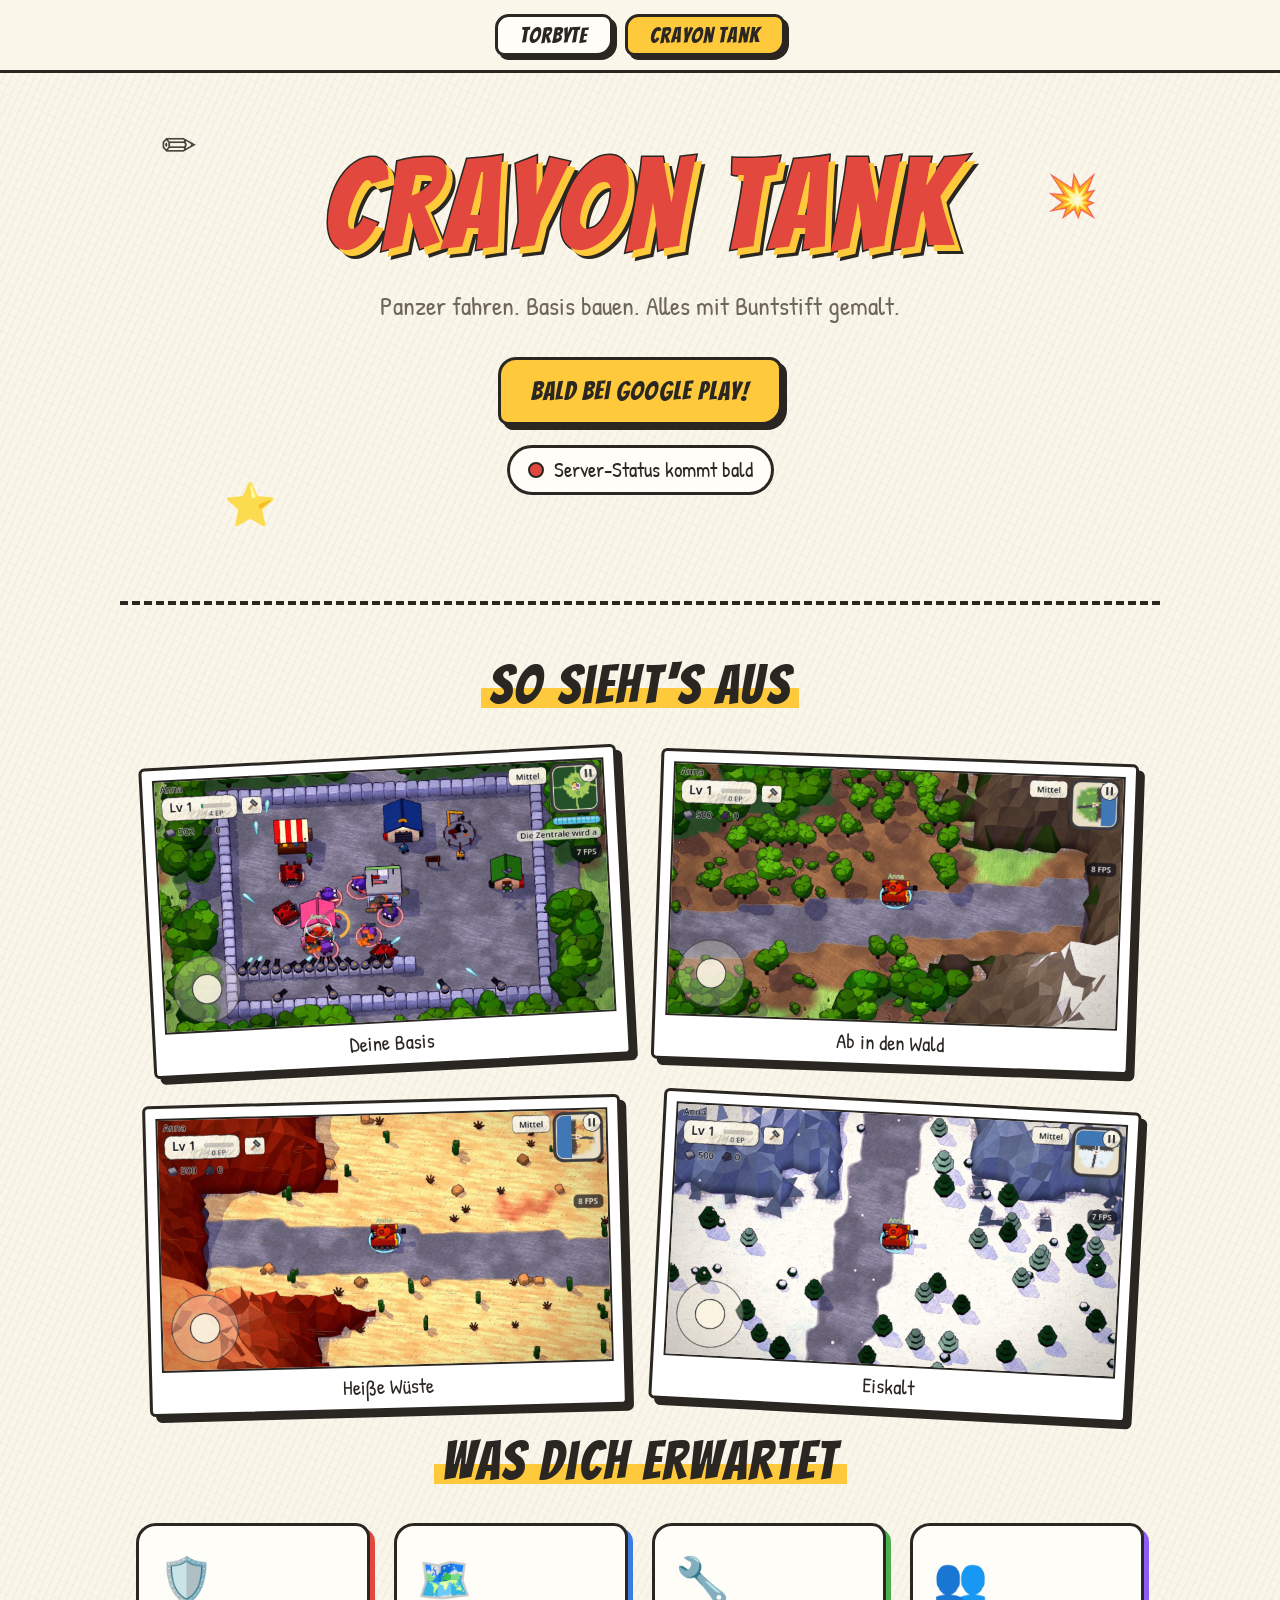
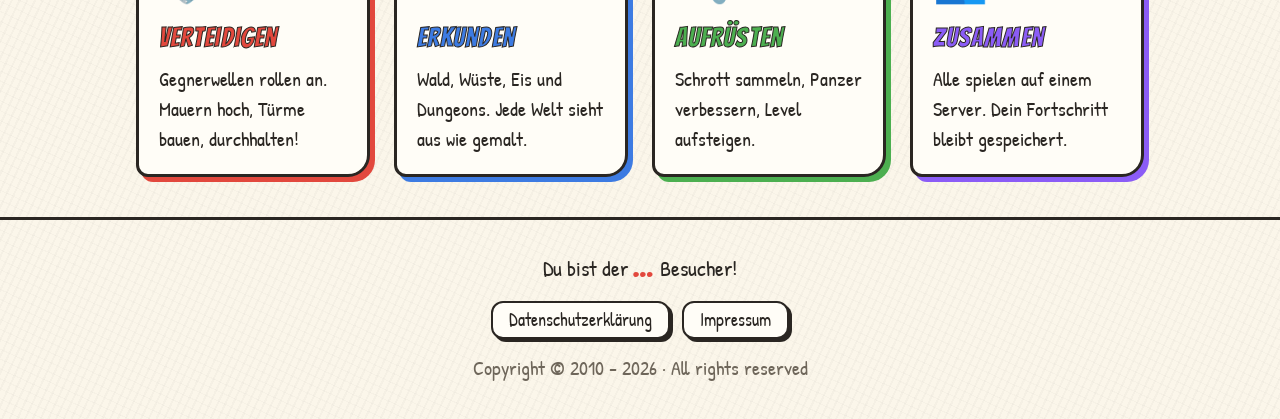
==== index.html @ 74839c6e "Add files via upload" ====
<!doctype html>
<html lang="de">
<head>
<meta charset="utf-8">
<meta name="viewport" content="width=device-width, initial-scale=1">
<title>Crayon Tank – Torbyte</title>
<meta name="description" content="Crayon Tank – Panzerschlachten in einer Buntstift-Welt.">
<style>
  /* Fonts are hosted here, no third party */
  @font-face { font-family:"Bangers"; src:url("fonts/Bangers-Regular.ttf") format("truetype"); font-display:swap; }
  @font-face { font-family:"Patrick Hand"; src:url("fonts/PatrickHand-Regular.ttf") format("truetype"); font-display:swap; }

  :root {
    --paper:#fbf6ea; --ink:#2a2622; --muted:#6e665a; --line:#2a2622;
    --red:#e2483d; --yellow:#ffc93c; --blue:#3d7be2; --green:#4caf50; --purple:#8b5cf6;
    --card:#fffdf7;
  }
  @media (prefers-color-scheme: dark) {
    :root { --paper:#1f1c19; --ink:#f3ecdd; --muted:#b3aa9b; --line:#f3ecdd; --card:#2a2622; }
  }
  * { box-sizing:border-box; }
  html { scroll-behavior:smooth; }
  body {
    margin:0; color:var(--ink); background:var(--paper);
    font:20px/1.5 "Patrick Hand", "Comic Sans MS", system-ui, sans-serif;
    overflow-x:hidden;
    /* paper grain */
    background-image:
      repeating-linear-gradient(115deg, rgba(0,0,0,.025) 0 2px, transparent 2px 7px),
      repeating-linear-gradient(25deg, rgba(0,0,0,.02) 0 1px, transparent 1px 9px);
  }
  h1, h2, h3, .tab, .btn { font-family:"Bangers", Impact, sans-serif; letter-spacing:.04em; font-weight:400; }
  a { color:inherit; }

  /* ---------- top bar ---------- */
  .top {
    position:sticky; top:0; z-index:10;
    display:flex; justify-content:center; gap:12px; padding:14px 16px;
    background:color-mix(in srgb, var(--paper) 88%, transparent);
    backdrop-filter:blur(6px); border-bottom:3px solid var(--line);
  }
  .tab {
    font-size:1.4rem; padding:6px 22px; cursor:pointer; color:var(--ink);
    background:var(--card); border:3px solid var(--line); border-radius:14px 10px 16px 9px;
    box-shadow:4px 4px 0 var(--line); transition:transform .12s, box-shadow .12s, background .2s;
  }
  .tab:hover { transform:translate(-2px,-2px) rotate(-1.5deg); box-shadow:6px 6px 0 var(--line); }
  .tab:active { transform:translate(3px,3px); box-shadow:1px 1px 0 var(--line); }
  .tab[aria-selected="true"] { background:var(--yellow); color:#2a2622; }

  .page { display:none; }
  .page.active { display:block; animation:pop .35s ease; }
  @keyframes pop { from { opacity:0; transform:translateY(12px); } to { opacity:1; transform:none; } }

  .wrap { max-width:1040px; margin:0 auto; padding:0 16px; }

  /* ---------- hero ---------- */
  .hero { position:relative; text-align:center; padding:72px 0 40px; }
  .hero h1 {
    font-size:clamp(3.4rem, 13vw, 8rem); margin:0; line-height:.95; color:var(--red);
    -webkit-text-stroke:3px var(--line); paint-order:stroke fill;
    text-shadow:6px 6px 0 var(--yellow), 9px 9px 0 var(--line);
  }
  .hero h1 span { display:inline-block; animation:wobble 3s ease-in-out infinite; }
  .hero h1 span:nth-child(odd) { animation-delay:-1.5s; }
  @keyframes wobble { 0%,100% { transform:rotate(-2deg) translateY(0); } 50% { transform:rotate(2deg) translateY(-6px); } }
  .tagline { font-size:1.6rem; margin:20px 0 32px; color:var(--muted); }

  .btn {
    display:inline-block; font-size:1.6rem; padding:12px 30px; text-decoration:none; color:#2a2622;
    background:var(--green); border:3px solid #2a2622; border-radius:18px 12px 20px 10px;
    box-shadow:5px 5px 0 var(--line); transition:transform .12s, box-shadow .12s;
  }
  .btn:hover { transform:translate(-2px,-2px) rotate(1deg) scale(1.04); box-shadow:8px 8px 0 var(--line); }
  .btn.soon { background:var(--yellow); cursor:default; }

  /* driving tank */
  .road { position:relative; height:70px; margin:40px 0 0; border-bottom:4px dashed var(--line); overflow:hidden; }
  .tank { position:absolute; bottom:4px; left:-120px; width:90px; border-radius:40%; animation:drive 11s linear infinite; }
  @keyframes drive { to { left:calc(100% + 120px); } }
  .tank { animation:drive 11s linear infinite, bump .25s ease-in-out infinite alternate; }
  @keyframes bump { to { margin-bottom:3px; } }

  /* scribble doodles */
  .doodle { position:absolute; font-size:42px; opacity:.85; animation:float 6s ease-in-out infinite; pointer-events:none; }
  @keyframes float { 0%,100% { transform:translateY(0) rotate(-8deg); } 50% { transform:translateY(-14px) rotate(8deg); } }

  /* ---------- sections ---------- */
  section { padding:48px 0; }
  h2 { font-size:clamp(2.2rem, 6vw, 3.4rem); margin:0 0 20px; text-align:center; }
  h2 .mark { background:linear-gradient(transparent 55%, var(--yellow) 55% 90%, transparent 90%); padding:0 8px; color:var(--ink); }

  /* gallery: polaroids */
  .gallery { display:grid; grid-template-columns:repeat(2, 1fr); gap:32px; padding:10px; }
  @media (max-width:640px) { .gallery { grid-template-columns:1fr; } }
  .photo {
    background:#fff; padding:10px 10px 6px; border:3px solid #2a2622; border-radius:6px;
    box-shadow:6px 6px 0 var(--line); transform:rotate(var(--r)); transition:transform .25s, box-shadow .25s;
    cursor:zoom-in; color:#2a2622; margin:0;
  }
  .photo:hover { transform:rotate(0) scale(1.05); box-shadow:10px 10px 0 var(--line); z-index:2; position:relative; }
  .photo img { width:100%; display:block; border:2px solid #2a2622; aspect-ratio:16/9; object-fit:cover; }
  .photo figcaption { text-align:center; font-size:1.3rem; padding-top:4px; }

  /* features */
  .features { display:grid; grid-template-columns:repeat(auto-fit, minmax(220px, 1fr)); gap:24px; }
  .feat {
    background:var(--card); border:3px solid var(--line); border-radius:20px 14px 22px 12px; padding:20px;
    box-shadow:5px 5px 0 var(--c); transition:transform .2s;
  }
  .feat:hover { transform:rotate(-1.5deg) translateY(-4px); }
  .feat .ico { font-size:44px; display:inline-block; transition:transform .4s; }
  .feat:hover .ico { transform:rotate(360deg) scale(1.15); }
  .feat h3 { font-size:1.7rem; margin:6px 0; color:var(--c); -webkit-text-stroke:1px var(--line); }
  .feat p { margin:0; }

  /* server status */
  .status {
    display:inline-flex; align-items:center; gap:10px; font-size:1.3rem;
    border:3px solid var(--line); border-radius:999px; padding:6px 18px; background:var(--card);
  }
  .dot { width:16px; height:16px; border-radius:50%; background:#999; border:2px solid var(--line); }
  .dot.on { background:var(--green); animation:pulse 1.6s infinite; }
  .dot.off { background:var(--red); }
  @keyframes pulse { 50% { box-shadow:0 0 0 8px color-mix(in srgb, var(--green) 25%, transparent); } }

  /* lightbox */
  .lightbox { position:fixed; inset:0; background:rgba(0,0,0,.8); display:none; place-items:center; z-index:50; padding:16px; cursor:zoom-out; }
  .lightbox.open { display:grid; animation:pop .2s; }
  .lightbox img { max-width:100%; max-height:90vh; border:4px solid #fff; border-radius:8px; }

  /* empty page */
  .empty { text-align:center; padding:120px 16px; color:var(--muted); }
  .empty h1 { font-size:clamp(3rem, 10vw, 5rem); margin:0; color:var(--ink); }

  /* ---------- footer ---------- */
  footer { border-top:3px solid var(--line); margin-top:40px; padding:28px 16px 36px; text-align:center; color:var(--muted); }
  .counter { font-size:1.4rem; color:var(--ink); margin-bottom:8px; }
  .counter b { font-family:"Bangers", Impact, sans-serif; font-weight:400; letter-spacing:.06em; color:var(--red); font-size:1.6rem; }
  .links { display:flex; gap:12px; justify-content:center; flex-wrap:wrap; margin:14px 0; }
  .links button {
    font:inherit; font-size:1.1rem; cursor:pointer; color:var(--ink); background:var(--card);
    border:2px solid var(--line); border-radius:12px; padding:4px 16px; box-shadow:3px 3px 0 var(--line);
  }
  .links button:hover { background:var(--yellow); color:#2a2622; }

  /* modal */
  dialog {
    max-width:560px; width:calc(100% - 32px); border:3px solid var(--line); border-radius:18px;
    background:var(--card); color:var(--ink); box-shadow:8px 8px 0 var(--line); padding:24px;
    font-family:inherit; font-size:1.15rem;
  }
  dialog::backdrop { background:rgba(0,0,0,.5); }
  dialog h3 { font-size:2rem; margin:0 0 10px; }
  dialog .close { float:right; font-size:1.4rem; cursor:pointer; background:none; border:none; color:var(--ink); }

  @media (prefers-reduced-motion: reduce) { *, *::before, *::after { animation:none !important; transition:none !important; } }
</style>
</head>
<body>

<nav class="top" role="tablist">
  <button class="tab" role="tab" data-page="torbyte" aria-selected="false">Torbyte</button>
  <button class="tab" role="tab" data-page="crayontank" aria-selected="true">Crayon Tank</button>
</nav>

<!-- ===== Torbyte (empty for now) ===== -->
<main id="torbyte" class="page">
  <div class="empty">
    <h1>Torbyte</h1>
    <p>Hier entsteht bald etwas. ✏️</p>
  </div>
</main>

<!-- ===== Crayon Tank ===== -->
<main id="crayontank" class="page active">
  <div class="wrap hero">
    <span class="doodle" style="left:4%; top:40px">✏️</span>
    <span class="doodle" style="right:6%; top:90px; animation-delay:-2s">💥</span>
    <span class="doodle" style="left:10%; bottom:110px; animation-delay:-4s">⭐</span>
    <h1><span>Crayon</span> <span>Tank</span></h1>
    <p class="tagline">Panzer fahren. Basis bauen. Alles mit Buntstift gemalt.</p>
    <a class="btn soon" href="#" onclick="return false">Bald bei Google Play!</a>
    <p><span class="status"><span class="dot" id="dot"></span><span id="status-text">Server wird geprüft …</span></span></p>
    <div class="road"><img class="tank" src="img/tank.png" alt=""></div>
  </div>

  <section class="wrap">
    <h2><span class="mark">So sieht's aus</span></h2>
    <div class="gallery">
      <figure class="photo" style="--r:-3deg"><img src="img/basis.jpg" alt="Die eigene Basis wird verteidigt" loading="lazy"><figcaption>Deine Basis</figcaption></figure>
      <figure class="photo" style="--r:2deg"><img src="img/wald.jpg" alt="Panzer am Fluss im Wald" loading="lazy"><figcaption>Ab in den Wald</figcaption></figure>
      <figure class="photo" style="--r:-1.5deg"><img src="img/wueste.jpg" alt="Wüstenwelt" loading="lazy"><figcaption>Heiße Wüste</figcaption></figure>
      <figure class="photo" style="--r:3deg"><img src="img/eis.jpg" alt="Eiswelt" loading="lazy"><figcaption>Eiskalt</figcaption></figure>
    </div>
  </section>

  <section class="wrap">
    <h2><span class="mark">Was dich erwartet</span></h2>
    <div class="features">
      <div class="feat" style="--c:var(--red)"><span class="ico">🛡️</span><h3>Verteidigen</h3><p>Gegnerwellen rollen an. Mauern hoch, Türme bauen, durchhalten!</p></div>
      <div class="feat" style="--c:var(--blue)"><span class="ico">🗺️</span><h3>Erkunden</h3><p>Wald, Wüste, Eis und Dungeons. Jede Welt sieht aus wie gemalt.</p></div>
      <div class="feat" style="--c:var(--green)"><span class="ico">🔧</span><h3>Aufrüsten</h3><p>Schrott sammeln, Panzer verbessern, Level aufsteigen.</p></div>
      <div class="feat" style="--c:var(--purple)"><span class="ico">👥</span><h3>Zusammen</h3><p>Alle spielen auf einem Server. Dein Fortschritt bleibt gespeichert.</p></div>
    </div>
  </section>
</main>

<footer>
  <div class="counter" id="counter">Du bist der <b id="count">…</b> Besucher!</div>
  <div class="links">
    <button data-dialog="privacy">Datenschutzerklärung</button>
    <button data-dialog="imprint">Impressum</button>
  </div>
  <div>Copyright © 2010 - 2026 · All rights reserved</div>
</footer>

<div class="lightbox" id="lightbox"><img alt=""></div>

<dialog id="privacy">
  <button class="close" aria-label="Schließen">✖</button>
  <h3>Datenschutzerklärung</h3>
  <p>Die Datenschutzerklärung ist <b>work in progress</b>.</p>
</dialog>

<dialog id="imprint">
  <button class="close" aria-label="Schließen">✖</button>
  <h3>Impressum</h3>
  <p>Angaben gemäß § 5 DDG</p>
  <p>[Vorname Nachname]<br>[Straße Nr.]<br>[PLZ Ort]<br>Deutschland</p>
  <p>E-Mail: [info@deine-domain.de]</p>
</dialog>

<script>
  // Address of the small counter/status service on the VPS (see ANLEITUNG.md).
  // Leave empty until the VPS runs it.
  const STATUS_URL = "";

  // tabs
  const tabs = document.querySelectorAll(".tab");
  function show(id) {
    tabs.forEach(t => t.setAttribute("aria-selected", t.dataset.page === id));
    document.querySelectorAll(".page").forEach(p => p.classList.toggle("active", p.id === id));
    history.replaceState(null, "", "#" + id);
  }
  tabs.forEach(t => t.addEventListener("click", () => show(t.dataset.page)));
  if (location.hash === "#torbyte") show("torbyte");

  // dialogs
  document.querySelectorAll("[data-dialog]").forEach(b =>
    b.addEventListener("click", () => document.getElementById(b.dataset.dialog).showModal()));
  document.querySelectorAll("dialog").forEach(d => {
    d.querySelector(".close").addEventListener("click", () => d.close());
    d.addEventListener("click", e => { if (e.target === d) d.close(); });
  });

  // lightbox
  const lb = document.getElementById("lightbox");
  document.querySelectorAll(".photo img").forEach(img =>
    img.addEventListener("click", () => { lb.querySelector("img").src = img.src; lb.classList.add("open"); }));
  lb.addEventListener("click", () => lb.classList.remove("open"));

  // counter + server status (no cookies, nothing stored in the browser)
  const dot = document.getElementById("dot"), statusText = document.getElementById("status-text");
  function setStatus(online, players) {
    dot.className = "dot " + (online ? "on" : "off");
    statusText.textContent = online
      ? "Server online" + (players != null ? " · " + players + " Spieler" : "")
      : "Server offline";
  }
  async function poll(count) {
    if (!STATUS_URL) { setStatus(false); statusText.textContent = "Server-Status kommt bald"; return; }
    try {
      const r = await fetch(STATUS_URL + (count ? "?visit=1" : ""), { cache: "no-store" });
      const s = await r.json();
      setStatus(s.online, s.players);
      if (s.visits != null) document.getElementById("count").textContent = s.visits.toLocaleString("de-DE");
    } catch (e) { setStatus(false); }
  }
  poll(true);
  setInterval(() => poll(false), 30000);
</script>
</body>
</html>
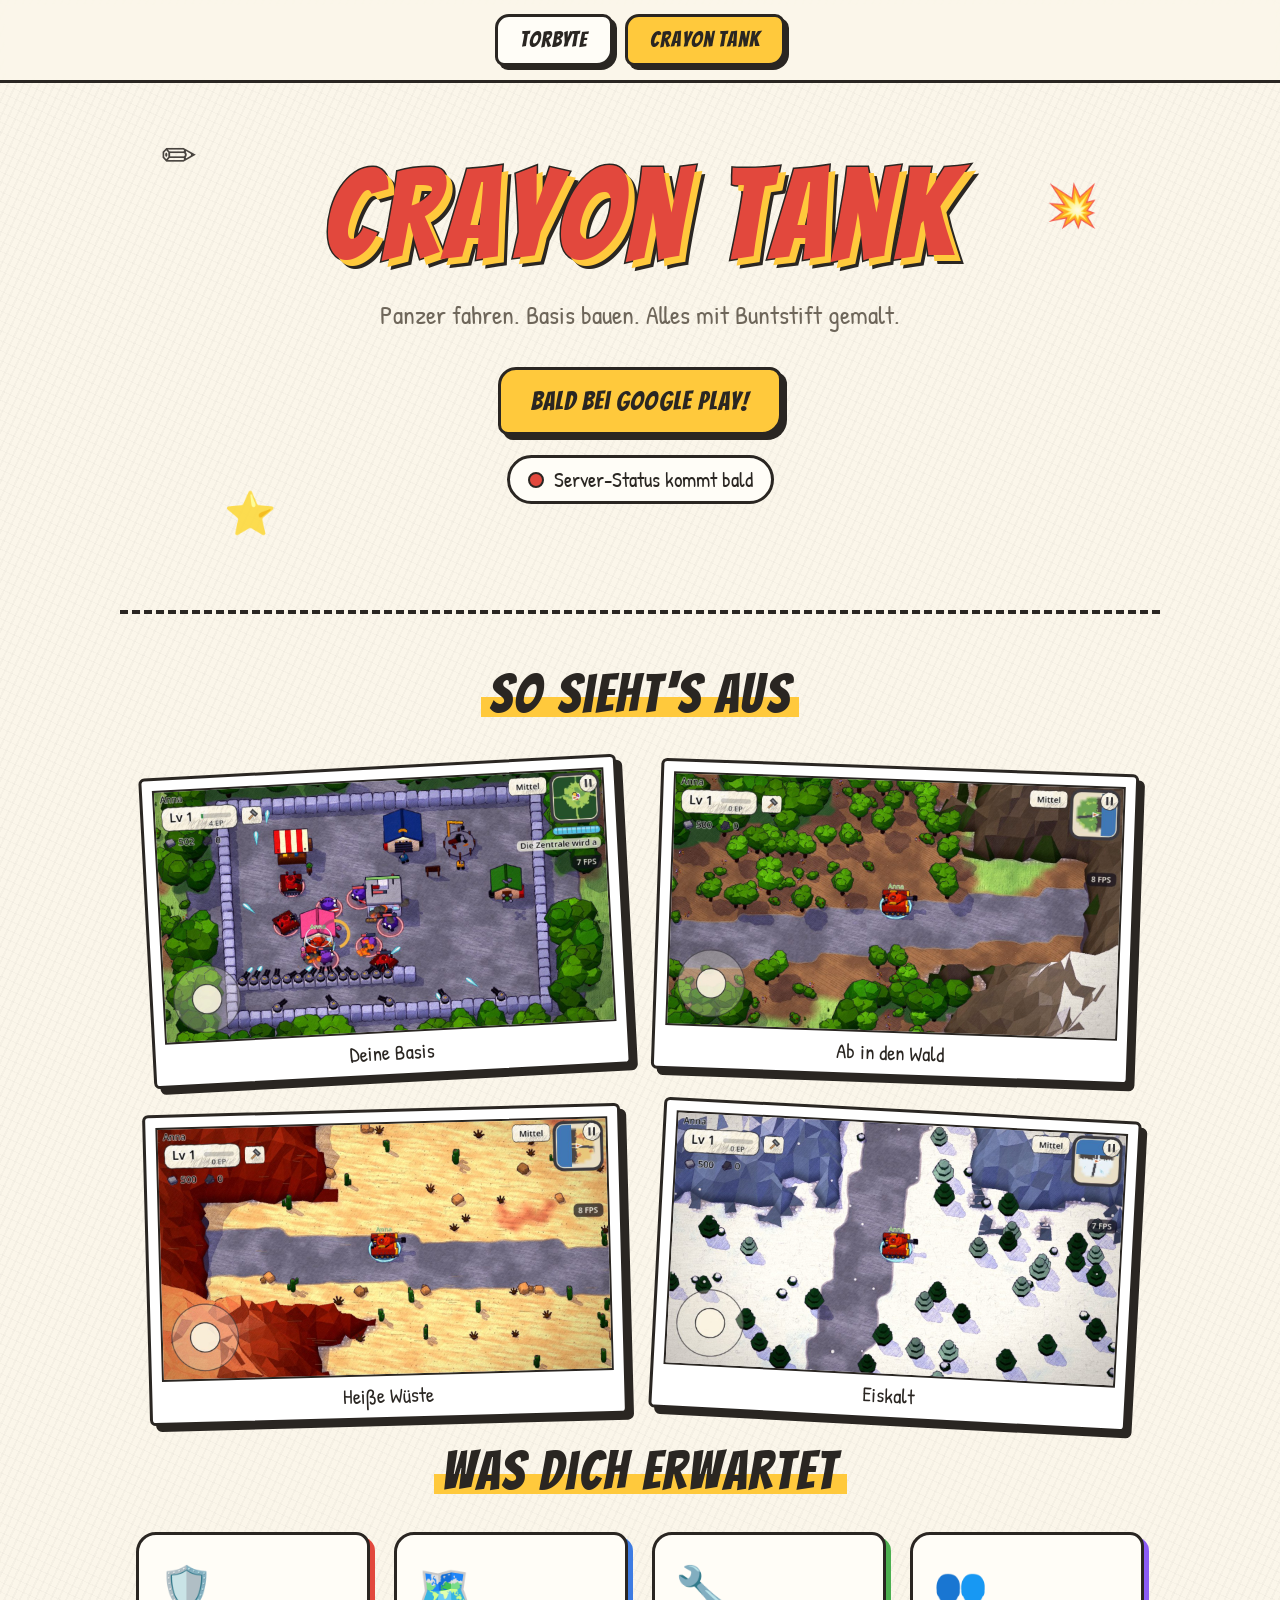
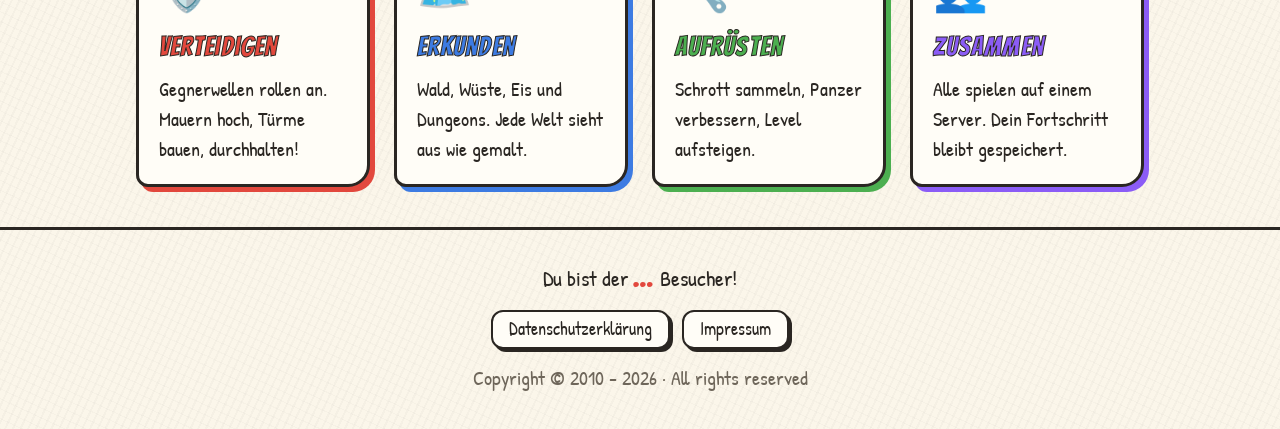
==== commit 63ffa102: "Add files via upload" ====
--- a/index.html
+++ b/index.html
@@ -5,172 +5,14 @@
 <meta name="viewport" content="width=device-width, initial-scale=1">
 <title>Crayon Tank – Torbyte</title>
 <meta name="description" content="Crayon Tank – Panzerschlachten in einer Buntstift-Welt.">
-<style>
-  /* Fonts are hosted here, no third party */
-  @font-face { font-family:"Bangers"; src:url("fonts/Bangers-Regular.ttf") format("truetype"); font-display:swap; }
-  @font-face { font-family:"Patrick Hand"; src:url("fonts/PatrickHand-Regular.ttf") format("truetype"); font-display:swap; }
-
-  :root {
-    --paper:#fbf6ea; --ink:#2a2622; --muted:#6e665a; --line:#2a2622;
-    --red:#e2483d; --yellow:#ffc93c; --blue:#3d7be2; --green:#4caf50; --purple:#8b5cf6;
-    --card:#fffdf7;
-  }
-  @media (prefers-color-scheme: dark) {
-    :root { --paper:#1f1c19; --ink:#f3ecdd; --muted:#b3aa9b; --line:#f3ecdd; --card:#2a2622; }
-  }
-  * { box-sizing:border-box; }
-  html { scroll-behavior:smooth; }
-  body {
-    margin:0; color:var(--ink); background:var(--paper);
-    font:20px/1.5 "Patrick Hand", "Comic Sans MS", system-ui, sans-serif;
-    overflow-x:hidden;
-    /* paper grain */
-    background-image:
-      repeating-linear-gradient(115deg, rgba(0,0,0,.025) 0 2px, transparent 2px 7px),
-      repeating-linear-gradient(25deg, rgba(0,0,0,.02) 0 1px, transparent 1px 9px);
-  }
-  h1, h2, h3, .tab, .btn { font-family:"Bangers", Impact, sans-serif; letter-spacing:.04em; font-weight:400; }
-  a { color:inherit; }
-
-  /* ---------- top bar ---------- */
-  .top {
-    position:sticky; top:0; z-index:10;
-    display:flex; justify-content:center; gap:12px; padding:14px 16px;
-    background:color-mix(in srgb, var(--paper) 88%, transparent);
-    backdrop-filter:blur(6px); border-bottom:3px solid var(--line);
-  }
-  .tab {
-    font-size:1.4rem; padding:6px 22px; cursor:pointer; color:var(--ink);
-    background:var(--card); border:3px solid var(--line); border-radius:14px 10px 16px 9px;
-    box-shadow:4px 4px 0 var(--line); transition:transform .12s, box-shadow .12s, background .2s;
-  }
-  .tab:hover { transform:translate(-2px,-2px) rotate(-1.5deg); box-shadow:6px 6px 0 var(--line); }
-  .tab:active { transform:translate(3px,3px); box-shadow:1px 1px 0 var(--line); }
-  .tab[aria-selected="true"] { background:var(--yellow); color:#2a2622; }
-
-  .page { display:none; }
-  .page.active { display:block; animation:pop .35s ease; }
-  @keyframes pop { from { opacity:0; transform:translateY(12px); } to { opacity:1; transform:none; } }
-
-  .wrap { max-width:1040px; margin:0 auto; padding:0 16px; }
-
-  /* ---------- hero ---------- */
-  .hero { position:relative; text-align:center; padding:72px 0 40px; }
-  .hero h1 {
-    font-size:clamp(3.4rem, 13vw, 8rem); margin:0; line-height:.95; color:var(--red);
-    -webkit-text-stroke:3px var(--line); paint-order:stroke fill;
-    text-shadow:6px 6px 0 var(--yellow), 9px 9px 0 var(--line);
-  }
-  .hero h1 span { display:inline-block; animation:wobble 3s ease-in-out infinite; }
-  .hero h1 span:nth-child(odd) { animation-delay:-1.5s; }
-  @keyframes wobble { 0%,100% { transform:rotate(-2deg) translateY(0); } 50% { transform:rotate(2deg) translateY(-6px); } }
-  .tagline { font-size:1.6rem; margin:20px 0 32px; color:var(--muted); }
-
-  .btn {
-    display:inline-block; font-size:1.6rem; padding:12px 30px; text-decoration:none; color:#2a2622;
-    background:var(--green); border:3px solid #2a2622; border-radius:18px 12px 20px 10px;
-    box-shadow:5px 5px 0 var(--line); transition:transform .12s, box-shadow .12s;
-  }
-  .btn:hover { transform:translate(-2px,-2px) rotate(1deg) scale(1.04); box-shadow:8px 8px 0 var(--line); }
-  .btn.soon { background:var(--yellow); cursor:default; }
-
-  /* driving tank */
-  .road { position:relative; height:70px; margin:40px 0 0; border-bottom:4px dashed var(--line); overflow:hidden; }
-  .tank { position:absolute; bottom:4px; left:-120px; width:90px; border-radius:40%; animation:drive 11s linear infinite; }
-  @keyframes drive { to { left:calc(100% + 120px); } }
-  .tank { animation:drive 11s linear infinite, bump .25s ease-in-out infinite alternate; }
-  @keyframes bump { to { margin-bottom:3px; } }
-
-  /* scribble doodles */
-  .doodle { position:absolute; font-size:42px; opacity:.85; animation:float 6s ease-in-out infinite; pointer-events:none; }
-  @keyframes float { 0%,100% { transform:translateY(0) rotate(-8deg); } 50% { transform:translateY(-14px) rotate(8deg); } }
-
-  /* ---------- sections ---------- */
-  section { padding:48px 0; }
-  h2 { font-size:clamp(2.2rem, 6vw, 3.4rem); margin:0 0 20px; text-align:center; }
-  h2 .mark { background:linear-gradient(transparent 55%, var(--yellow) 55% 90%, transparent 90%); padding:0 8px; color:var(--ink); }
-
-  /* gallery: polaroids */
-  .gallery { display:grid; grid-template-columns:repeat(2, 1fr); gap:32px; padding:10px; }
-  @media (max-width:640px) { .gallery { grid-template-columns:1fr; } }
-  .photo {
-    background:#fff; padding:10px 10px 6px; border:3px solid #2a2622; border-radius:6px;
-    box-shadow:6px 6px 0 var(--line); transform:rotate(var(--r)); transition:transform .25s, box-shadow .25s;
-    cursor:zoom-in; color:#2a2622; margin:0;
-  }
-  .photo:hover { transform:rotate(0) scale(1.05); box-shadow:10px 10px 0 var(--line); z-index:2; position:relative; }
-  .photo img { width:100%; display:block; border:2px solid #2a2622; aspect-ratio:16/9; object-fit:cover; }
-  .photo figcaption { text-align:center; font-size:1.3rem; padding-top:4px; }
-
-  /* features */
-  .features { display:grid; grid-template-columns:repeat(auto-fit, minmax(220px, 1fr)); gap:24px; }
-  .feat {
-    background:var(--card); border:3px solid var(--line); border-radius:20px 14px 22px 12px; padding:20px;
-    box-shadow:5px 5px 0 var(--c); transition:transform .2s;
-  }
-  .feat:hover { transform:rotate(-1.5deg) translateY(-4px); }
-  .feat .ico { font-size:44px; display:inline-block; transition:transform .4s; }
-  .feat:hover .ico { transform:rotate(360deg) scale(1.15); }
-  .feat h3 { font-size:1.7rem; margin:6px 0; color:var(--c); -webkit-text-stroke:1px var(--line); }
-  .feat p { margin:0; }
-
-  /* server status */
-  .status {
-    display:inline-flex; align-items:center; gap:10px; font-size:1.3rem;
-    border:3px solid var(--line); border-radius:999px; padding:6px 18px; background:var(--card);
-  }
-  .dot { width:16px; height:16px; border-radius:50%; background:#999; border:2px solid var(--line); }
-  .dot.on { background:var(--green); animation:pulse 1.6s infinite; }
-  .dot.off { background:var(--red); }
-  @keyframes pulse { 50% { box-shadow:0 0 0 8px color-mix(in srgb, var(--green) 25%, transparent); } }
-
-  /* lightbox */
-  .lightbox { position:fixed; inset:0; background:rgba(0,0,0,.8); display:none; place-items:center; z-index:50; padding:16px; cursor:zoom-out; }
-  .lightbox.open { display:grid; animation:pop .2s; }
-  .lightbox img { max-width:100%; max-height:90vh; border:4px solid #fff; border-radius:8px; }
-
-  /* empty page */
-  .empty { text-align:center; padding:120px 16px; color:var(--muted); }
-  .empty h1 { font-size:clamp(3rem, 10vw, 5rem); margin:0; color:var(--ink); }
-
-  /* ---------- footer ---------- */
-  footer { border-top:3px solid var(--line); margin-top:40px; padding:28px 16px 36px; text-align:center; color:var(--muted); }
-  .counter { font-size:1.4rem; color:var(--ink); margin-bottom:8px; }
-  .counter b { font-family:"Bangers", Impact, sans-serif; font-weight:400; letter-spacing:.06em; color:var(--red); font-size:1.6rem; }
-  .links { display:flex; gap:12px; justify-content:center; flex-wrap:wrap; margin:14px 0; }
-  .links button {
-    font:inherit; font-size:1.1rem; cursor:pointer; color:var(--ink); background:var(--card);
-    border:2px solid var(--line); border-radius:12px; padding:4px 16px; box-shadow:3px 3px 0 var(--line);
-  }
-  .links button:hover { background:var(--yellow); color:#2a2622; }
-
-  /* modal */
-  dialog {
-    max-width:560px; width:calc(100% - 32px); border:3px solid var(--line); border-radius:18px;
-    background:var(--card); color:var(--ink); box-shadow:8px 8px 0 var(--line); padding:24px;
-    font-family:inherit; font-size:1.15rem;
-  }
-  dialog::backdrop { background:rgba(0,0,0,.5); }
-  dialog h3 { font-size:2rem; margin:0 0 10px; }
-  dialog .close { float:right; font-size:1.4rem; cursor:pointer; background:none; border:none; color:var(--ink); }
-
-  @media (prefers-reduced-motion: reduce) { *, *::before, *::after { animation:none !important; transition:none !important; } }
-</style>
+<link rel="stylesheet" href="style.css">
 </head>
 <body>
 
-<nav class="top" role="tablist">
-  <button class="tab" role="tab" data-page="torbyte" aria-selected="false">Torbyte</button>
-  <button class="tab" role="tab" data-page="crayontank" aria-selected="true">Crayon Tank</button>
+<nav class="top">
+  <a class="tab" href="torbyte.html" aria-selected="false">Torbyte</a>
+  <a class="tab" href="./" aria-selected="true">Crayon Tank</a>
 </nav>
-
-<!-- ===== Torbyte (empty for now) ===== -->
-<main id="torbyte" class="page">
-  <div class="empty">
-    <h1>Torbyte</h1>
-    <p>Hier entsteht bald etwas. ✏️</p>
-  </div>
-</main>
 
 <!-- ===== Crayon Tank ===== -->
 <main id="crayontank" class="page active">
@@ -209,50 +51,18 @@
 <footer>
   <div class="counter" id="counter">Du bist der <b id="count">…</b> Besucher!</div>
   <div class="links">
-    <button data-dialog="privacy">Datenschutzerklärung</button>
-    <button data-dialog="imprint">Impressum</button>
+    <a class="linkbtn" href="datenschutz.html">Datenschutzerklärung</a>
+    <a class="linkbtn" href="impressum.html">Impressum</a>
   </div>
   <div>Copyright © 2010 - 2026 · All rights reserved</div>
 </footer>
 
 <div class="lightbox" id="lightbox"><img alt=""></div>
 
-<dialog id="privacy">
-  <button class="close" aria-label="Schließen">✖</button>
-  <h3>Datenschutzerklärung</h3>
-  <p>Die Datenschutzerklärung ist <b>work in progress</b>.</p>
-</dialog>
-
-<dialog id="imprint">
-  <button class="close" aria-label="Schließen">✖</button>
-  <h3>Impressum</h3>
-  <p>Angaben gemäß § 5 DDG</p>
-  <p>[Vorname Nachname]<br>[Straße Nr.]<br>[PLZ Ort]<br>Deutschland</p>
-  <p>E-Mail: [info@deine-domain.de]</p>
-</dialog>
-
 <script>
   // Address of the small counter/status service on the VPS (see ANLEITUNG.md).
   // Leave empty until the VPS runs it.
   const STATUS_URL = "";
-
-  // tabs
-  const tabs = document.querySelectorAll(".tab");
-  function show(id) {
-    tabs.forEach(t => t.setAttribute("aria-selected", t.dataset.page === id));
-    document.querySelectorAll(".page").forEach(p => p.classList.toggle("active", p.id === id));
-    history.replaceState(null, "", "#" + id);
-  }
-  tabs.forEach(t => t.addEventListener("click", () => show(t.dataset.page)));
-  if (location.hash === "#torbyte") show("torbyte");
-
-  // dialogs
-  document.querySelectorAll("[data-dialog]").forEach(b =>
-    b.addEventListener("click", () => document.getElementById(b.dataset.dialog).showModal()));
-  document.querySelectorAll("dialog").forEach(d => {
-    d.querySelector(".close").addEventListener("click", () => d.close());
-    d.addEventListener("click", e => { if (e.target === d) d.close(); });
-  });
 
   // lightbox
   const lb = document.getElementById("lightbox");
--- a/style.css
+++ b/style.css
@@ -0,0 +1,150 @@
+/* Fonts are hosted here, no third party */
+@font-face { font-family:"Bangers"; src:url("fonts/Bangers-Regular.ttf") format("truetype"); font-display:swap; }
+@font-face { font-family:"Patrick Hand"; src:url("fonts/PatrickHand-Regular.ttf") format("truetype"); font-display:swap; }
+
+:root {
+  --paper:#fbf6ea; --ink:#2a2622; --muted:#6e665a; --line:#2a2622;
+  --red:#e2483d; --yellow:#ffc93c; --blue:#3d7be2; --green:#4caf50; --purple:#8b5cf6;
+  --card:#fffdf7;
+}
+@media (prefers-color-scheme: dark) {
+  :root { --paper:#1f1c19; --ink:#f3ecdd; --muted:#b3aa9b; --line:#f3ecdd; --card:#2a2622; }
+}
+* { box-sizing:border-box; }
+html { scroll-behavior:smooth; }
+body {
+  margin:0; color:var(--ink); background:var(--paper);
+  font:20px/1.5 "Patrick Hand", "Comic Sans MS", system-ui, sans-serif;
+  overflow-x:hidden;
+  /* paper grain */
+  background-image:
+    repeating-linear-gradient(115deg, rgba(0,0,0,.025) 0 2px, transparent 2px 7px),
+    repeating-linear-gradient(25deg, rgba(0,0,0,.02) 0 1px, transparent 1px 9px);
+}
+h1, h2, h3, .tab, .btn { font-family:"Bangers", Impact, sans-serif; letter-spacing:.04em; font-weight:400; }
+a { color:inherit; }
+
+/* ---------- top bar ---------- */
+.top {
+  position:sticky; top:0; z-index:10;
+  display:flex; justify-content:center; gap:12px; padding:14px 16px;
+  background:color-mix(in srgb, var(--paper) 88%, transparent);
+  backdrop-filter:blur(6px); border-bottom:3px solid var(--line);
+}
+.tab { text-decoration:none;
+  font-size:1.4rem; padding:6px 22px; cursor:pointer; color:var(--ink);
+  background:var(--card); border:3px solid var(--line); border-radius:14px 10px 16px 9px;
+  box-shadow:4px 4px 0 var(--line); transition:transform .12s, box-shadow .12s, background .2s;
+}
+.tab:hover { transform:translate(-2px,-2px) rotate(-1.5deg); box-shadow:6px 6px 0 var(--line); }
+.tab:active { transform:translate(3px,3px); box-shadow:1px 1px 0 var(--line); }
+.tab[aria-selected="true"] { background:var(--yellow); color:#2a2622; }
+
+.page { display:none; }
+.page.active { display:block; animation:pop .35s ease; }
+@keyframes pop { from { opacity:0; transform:translateY(12px); } to { opacity:1; transform:none; } }
+
+.wrap { max-width:1040px; margin:0 auto; padding:0 16px; }
+
+/* ---------- hero ---------- */
+.hero { position:relative; text-align:center; padding:72px 0 40px; }
+.hero h1 {
+  font-size:clamp(3.4rem, 13vw, 8rem); margin:0; line-height:.95; color:var(--red);
+  -webkit-text-stroke:3px var(--line); paint-order:stroke fill;
+  text-shadow:6px 6px 0 var(--yellow), 9px 9px 0 var(--line);
+}
+.hero h1 span { display:inline-block; animation:wobble 3s ease-in-out infinite; }
+.hero h1 span:nth-child(odd) { animation-delay:-1.5s; }
+@keyframes wobble { 0%,100% { transform:rotate(-2deg) translateY(0); } 50% { transform:rotate(2deg) translateY(-6px); } }
+.tagline { font-size:1.6rem; margin:20px 0 32px; color:var(--muted); }
+
+.btn {
+  display:inline-block; font-size:1.6rem; padding:12px 30px; text-decoration:none; color:#2a2622;
+  background:var(--green); border:3px solid #2a2622; border-radius:18px 12px 20px 10px;
+  box-shadow:5px 5px 0 var(--line); transition:transform .12s, box-shadow .12s;
+}
+.btn:hover { transform:translate(-2px,-2px) rotate(1deg) scale(1.04); box-shadow:8px 8px 0 var(--line); }
+.btn.soon { background:var(--yellow); cursor:default; }
+
+/* driving tank */
+.road { position:relative; height:70px; margin:40px 0 0; border-bottom:4px dashed var(--line); overflow:hidden; }
+.tank { position:absolute; bottom:4px; left:-120px; width:90px; border-radius:40%; animation:drive 11s linear infinite; }
+@keyframes drive { to { left:calc(100% + 120px); } }
+.tank { animation:drive 11s linear infinite, bump .25s ease-in-out infinite alternate; }
+@keyframes bump { to { margin-bottom:3px; } }
+
+/* scribble doodles */
+.doodle { position:absolute; font-size:42px; opacity:.85; animation:float 6s ease-in-out infinite; pointer-events:none; }
+@keyframes float { 0%,100% { transform:translateY(0) rotate(-8deg); } 50% { transform:translateY(-14px) rotate(8deg); } }
+
+/* ---------- sections ---------- */
+section { padding:48px 0; }
+h2 { font-size:clamp(2.2rem, 6vw, 3.4rem); margin:0 0 20px; text-align:center; }
+h2 .mark { background:linear-gradient(transparent 55%, var(--yellow) 55% 90%, transparent 90%); padding:0 8px; color:var(--ink); }
+
+/* gallery: polaroids */
+.gallery { display:grid; grid-template-columns:repeat(2, 1fr); gap:32px; padding:10px; }
+@media (max-width:640px) { .gallery { grid-template-columns:1fr; } }
+.photo {
+  background:#fff; padding:10px 10px 6px; border:3px solid #2a2622; border-radius:6px;
+  box-shadow:6px 6px 0 var(--line); transform:rotate(var(--r)); transition:transform .25s, box-shadow .25s;
+  cursor:zoom-in; color:#2a2622; margin:0;
+}
+.photo:hover { transform:rotate(0) scale(1.05); box-shadow:10px 10px 0 var(--line); z-index:2; position:relative; }
+.photo img { width:100%; display:block; border:2px solid #2a2622; aspect-ratio:16/9; object-fit:cover; }
+.photo figcaption { text-align:center; font-size:1.3rem; padding-top:4px; }
+
+/* features */
+.features { display:grid; grid-template-columns:repeat(auto-fit, minmax(220px, 1fr)); gap:24px; }
+.feat {
+  background:var(--card); border:3px solid var(--line); border-radius:20px 14px 22px 12px; padding:20px;
+  box-shadow:5px 5px 0 var(--c); transition:transform .2s;
+}
+.feat:hover { transform:rotate(-1.5deg) translateY(-4px); }
+.feat .ico { font-size:44px; display:inline-block; transition:transform .4s; }
+.feat:hover .ico { transform:rotate(360deg) scale(1.15); }
+.feat h3 { font-size:1.7rem; margin:6px 0; color:var(--c); -webkit-text-stroke:1px var(--line); }
+.feat p { margin:0; }
+
+/* server status */
+.status {
+  display:inline-flex; align-items:center; gap:10px; font-size:1.3rem;
+  border:3px solid var(--line); border-radius:999px; padding:6px 18px; background:var(--card);
+}
+.dot { width:16px; height:16px; border-radius:50%; background:#999; border:2px solid var(--line); }
+.dot.on { background:var(--green); animation:pulse 1.6s infinite; }
+.dot.off { background:var(--red); }
+@keyframes pulse { 50% { box-shadow:0 0 0 8px color-mix(in srgb, var(--green) 25%, transparent); } }
+
+/* lightbox */
+.lightbox { position:fixed; inset:0; background:rgba(0,0,0,.8); display:none; place-items:center; z-index:50; padding:16px; cursor:zoom-out; }
+.lightbox.open { display:grid; animation:pop .2s; }
+.lightbox img { max-width:100%; max-height:90vh; border:4px solid #fff; border-radius:8px; }
+
+/* empty page */
+.empty { text-align:center; padding:120px 16px; color:var(--muted); }
+.empty h1 { font-size:clamp(3rem, 10vw, 5rem); margin:0; color:var(--ink); }
+
+/* ---------- footer ---------- */
+footer { border-top:3px solid var(--line); margin-top:40px; padding:28px 16px 36px; text-align:center; color:var(--muted); }
+.counter { font-size:1.4rem; color:var(--ink); margin-bottom:8px; }
+.counter b { font-family:"Bangers", Impact, sans-serif; font-weight:400; letter-spacing:.06em; color:var(--red); font-size:1.6rem; }
+.links { display:flex; gap:12px; justify-content:center; flex-wrap:wrap; margin:14px 0; }
+.links button, .links .linkbtn {
+  font:inherit; font-size:1.1rem; cursor:pointer; color:var(--ink); background:var(--card);
+  border:2px solid var(--line); border-radius:12px; padding:4px 16px; box-shadow:3px 3px 0 var(--line);
+}
+.links .linkbtn { text-decoration:none; }
+.links button:hover, .links .linkbtn:hover { background:var(--yellow); color:#2a2622; }
+
+/* modal */
+dialog {
+  max-width:560px; width:calc(100% - 32px); border:3px solid var(--line); border-radius:18px;
+  background:var(--card); color:var(--ink); box-shadow:8px 8px 0 var(--line); padding:24px;
+  font-family:inherit; font-size:1.15rem;
+}
+dialog::backdrop { background:rgba(0,0,0,.5); }
+dialog h3 { font-size:2rem; margin:0 0 10px; }
+dialog .close { float:right; font-size:1.4rem; cursor:pointer; background:none; border:none; color:var(--ink); }
+
+@media (prefers-reduced-motion: reduce) { *, *::before, *::after { animation:none !important; transition:none !important; } }
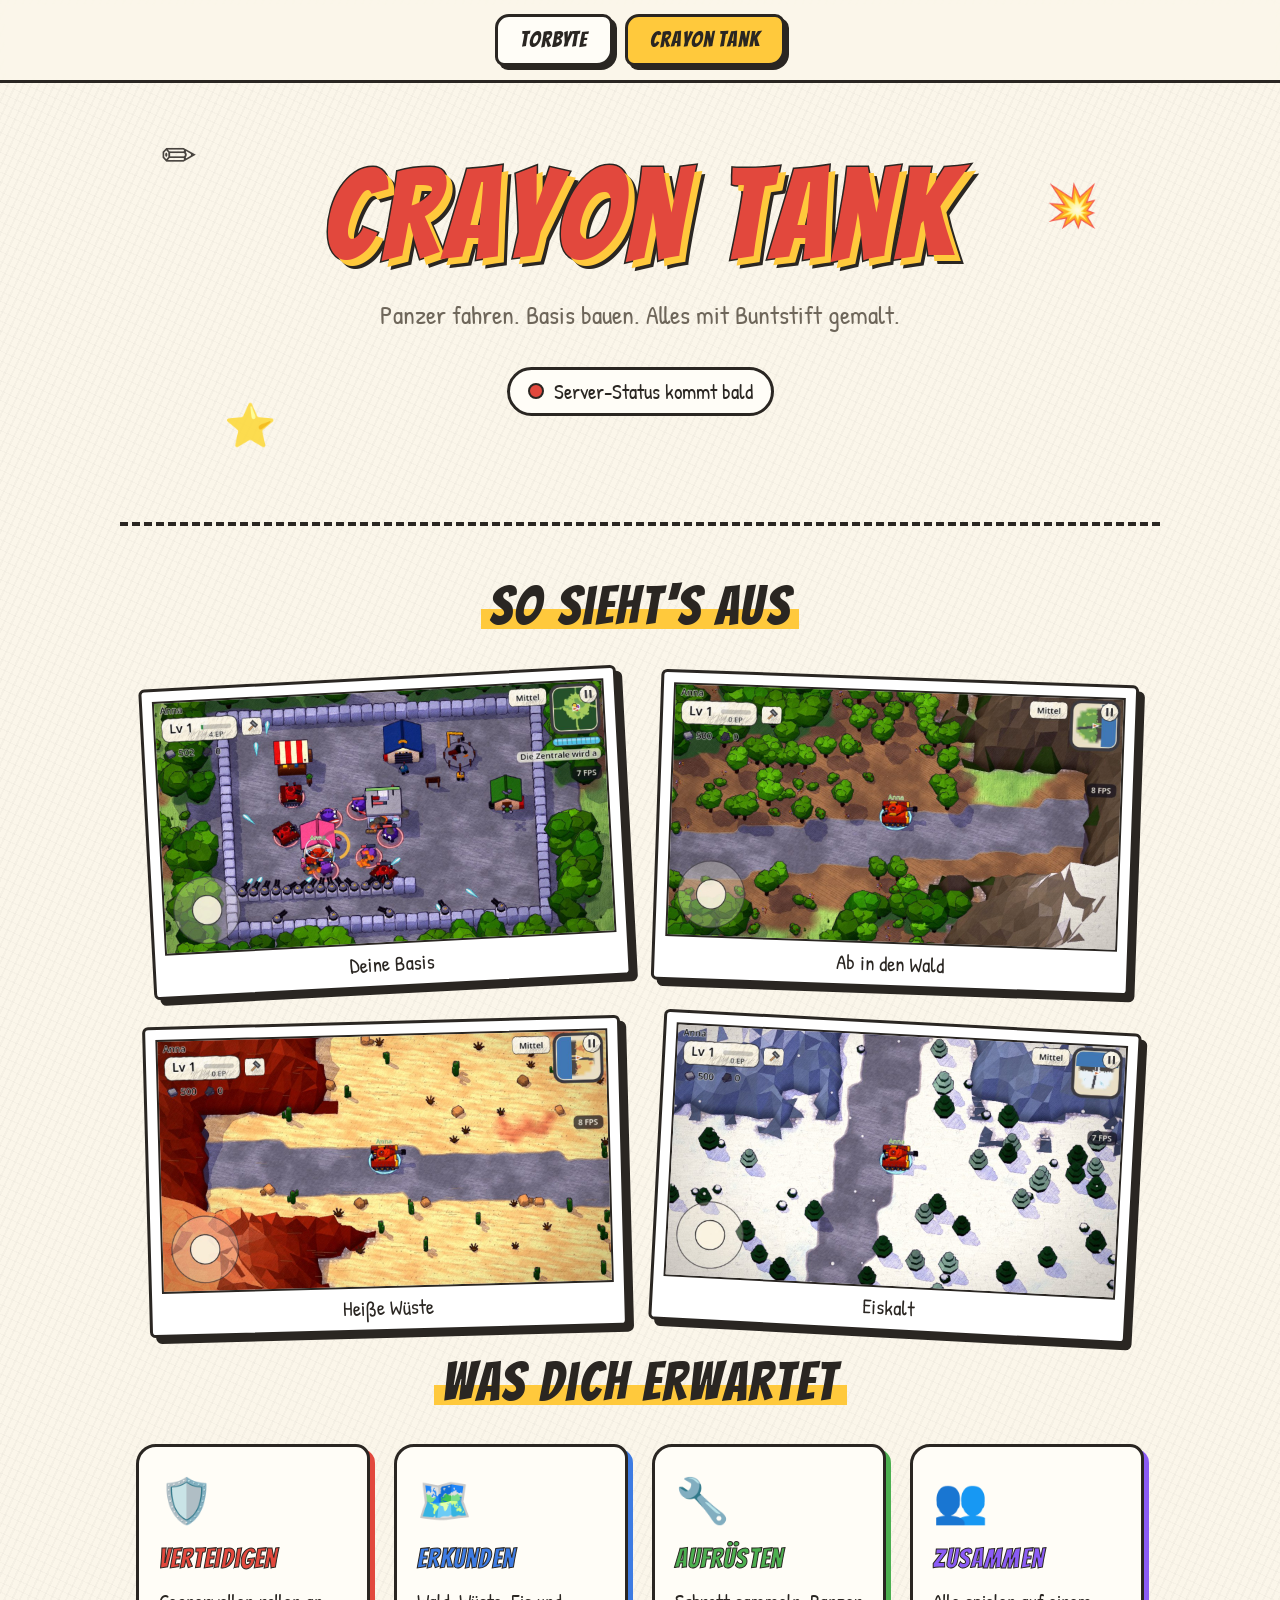
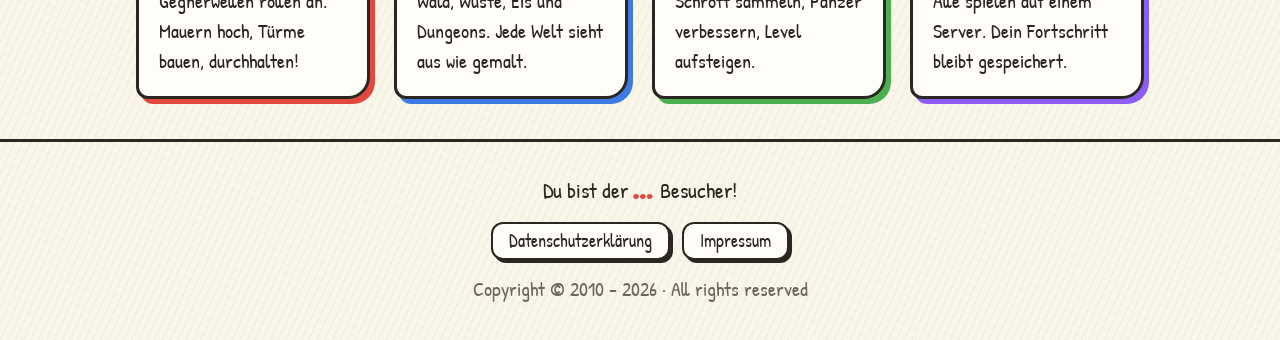
==== commit 5ba3b18d: "Google-Play-Button entfernt" ====
--- a/index.html
+++ b/index.html
@@ -22,7 +22,6 @@
     <span class="doodle" style="left:10%; bottom:110px; animation-delay:-4s">⭐</span>
     <h1><span>Crayon</span> <span>Tank</span></h1>
     <p class="tagline">Panzer fahren. Basis bauen. Alles mit Buntstift gemalt.</p>
-    <a class="btn soon" href="#" onclick="return false">Bald bei Google Play!</a>
     <p><span class="status"><span class="dot" id="dot"></span><span id="status-text">Server wird geprüft …</span></span></p>
     <div class="road"><img class="tank" src="img/tank.png" alt=""></div>
   </div>
--- a/style.css
+++ b/style.css
@@ -64,7 +64,6 @@
   box-shadow:5px 5px 0 var(--line); transition:transform .12s, box-shadow .12s;
 }
 .btn:hover { transform:translate(-2px,-2px) rotate(1deg) scale(1.04); box-shadow:8px 8px 0 var(--line); }
-.btn.soon { background:var(--yellow); cursor:default; }
 
 /* driving tank */
 .road { position:relative; height:70px; margin:40px 0 0; border-bottom:4px dashed var(--line); overflow:hidden; }
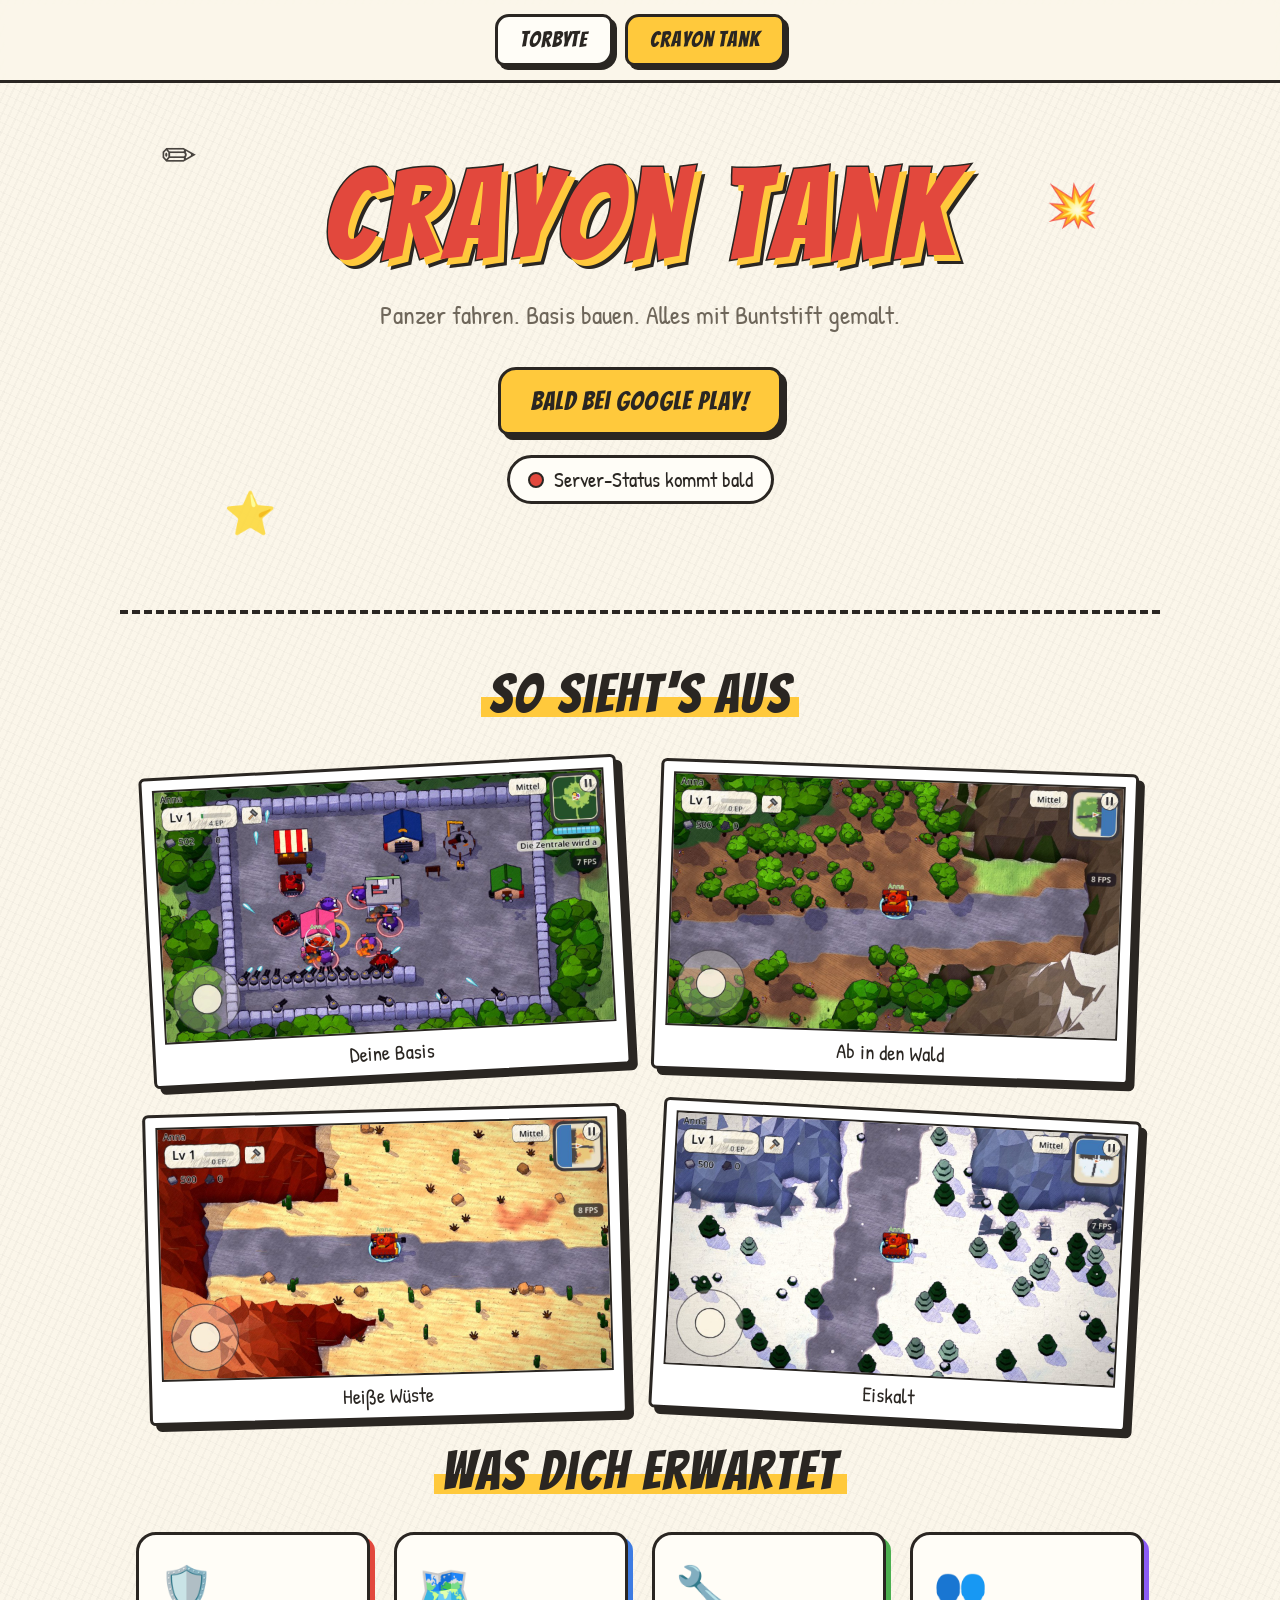
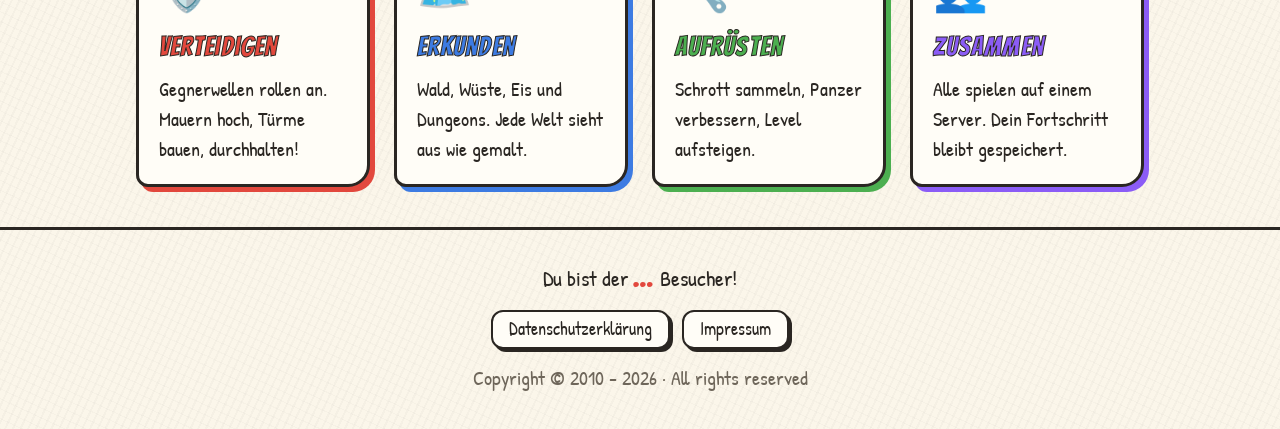
==== commit 43c751ac: "Revert "Google-Play-Button entfernt" This reverts commit 5ba3b18da2570d634d3a6b89c8cdcddfe8cbc95e." ====
--- a/index.html
+++ b/index.html
@@ -22,6 +22,7 @@
     <span class="doodle" style="left:10%; bottom:110px; animation-delay:-4s">⭐</span>
     <h1><span>Crayon</span> <span>Tank</span></h1>
     <p class="tagline">Panzer fahren. Basis bauen. Alles mit Buntstift gemalt.</p>
+    <a class="btn soon" href="#" onclick="return false">Bald bei Google Play!</a>
     <p><span class="status"><span class="dot" id="dot"></span><span id="status-text">Server wird geprüft …</span></span></p>
     <div class="road"><img class="tank" src="img/tank.png" alt=""></div>
   </div>
--- a/style.css
+++ b/style.css
@@ -64,6 +64,7 @@
   box-shadow:5px 5px 0 var(--line); transition:transform .12s, box-shadow .12s;
 }
 .btn:hover { transform:translate(-2px,-2px) rotate(1deg) scale(1.04); box-shadow:8px 8px 0 var(--line); }
+.btn.soon { background:var(--yellow); cursor:default; }
 
 /* driving tank */
 .road { position:relative; height:70px; margin:40px 0 0; border-bottom:4px dashed var(--line); overflow:hidden; }
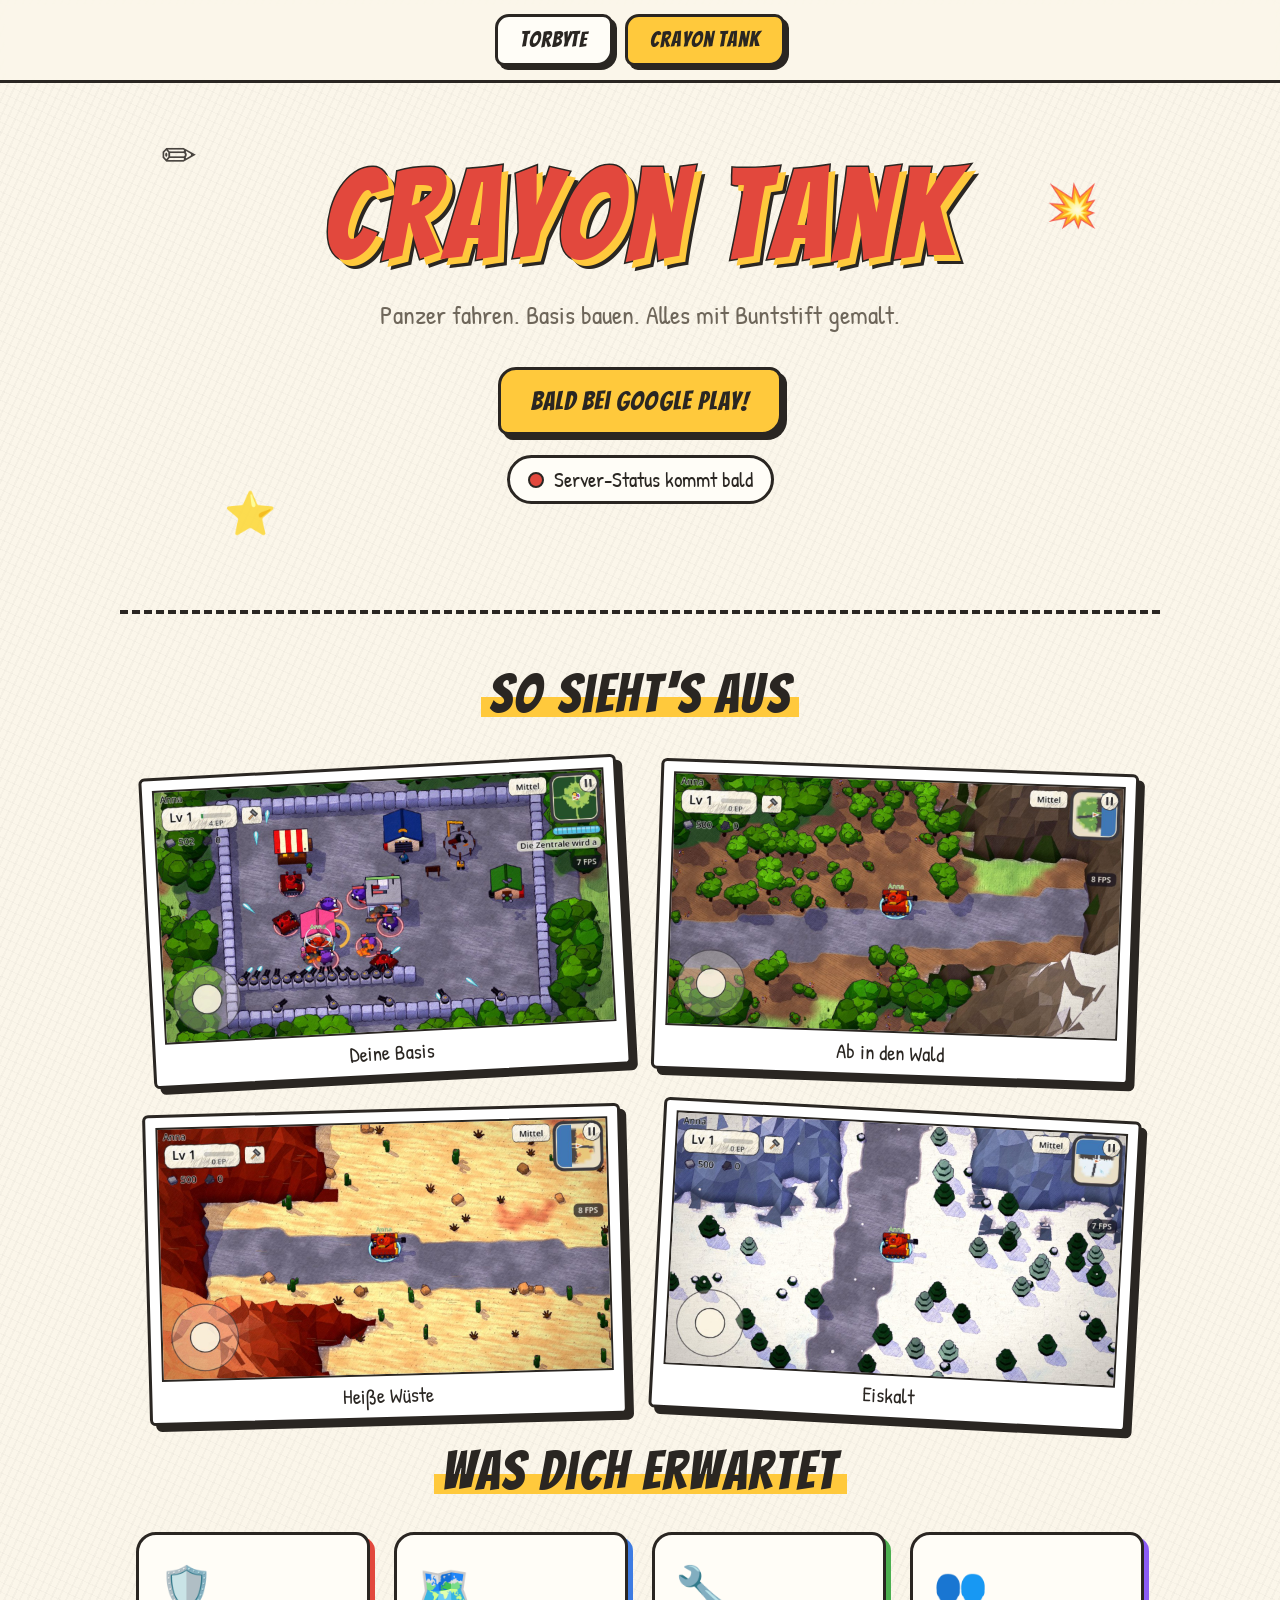
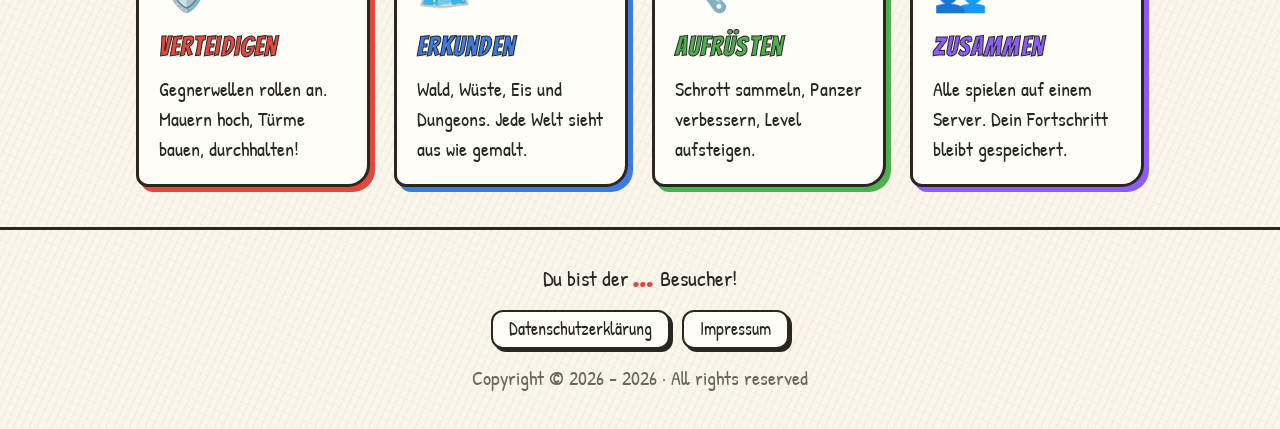
==== commit 1f482de4: "Update copyright year in index.html" ====
--- a/index.html
+++ b/index.html
@@ -54,7 +54,7 @@
     <a class="linkbtn" href="datenschutz.html">Datenschutzerklärung</a>
     <a class="linkbtn" href="impressum.html">Impressum</a>
   </div>
-  <div>Copyright © 2010 - 2026 · All rights reserved</div>
+  <div>Copyright © 2026 - 2026 · All rights reserved</div>
 </footer>
 
 <div class="lightbox" id="lightbox"><img alt=""></div>
